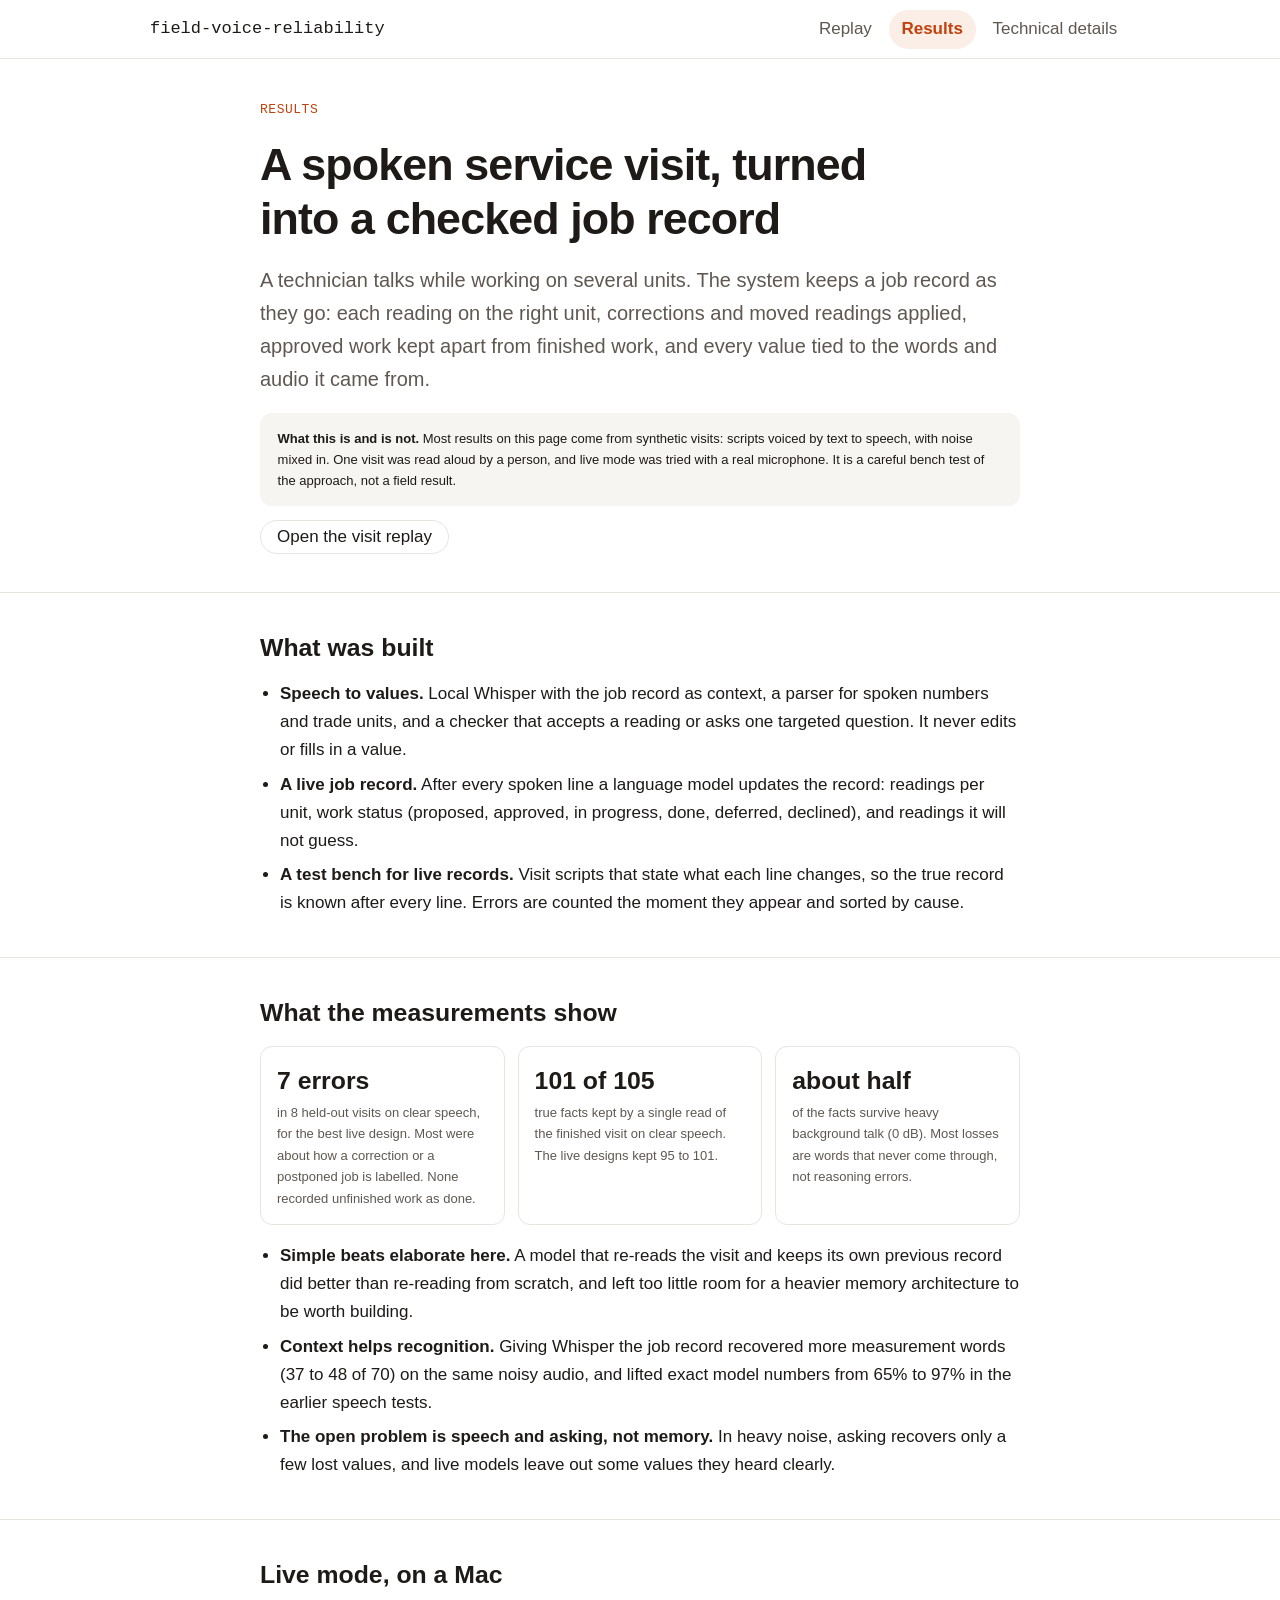
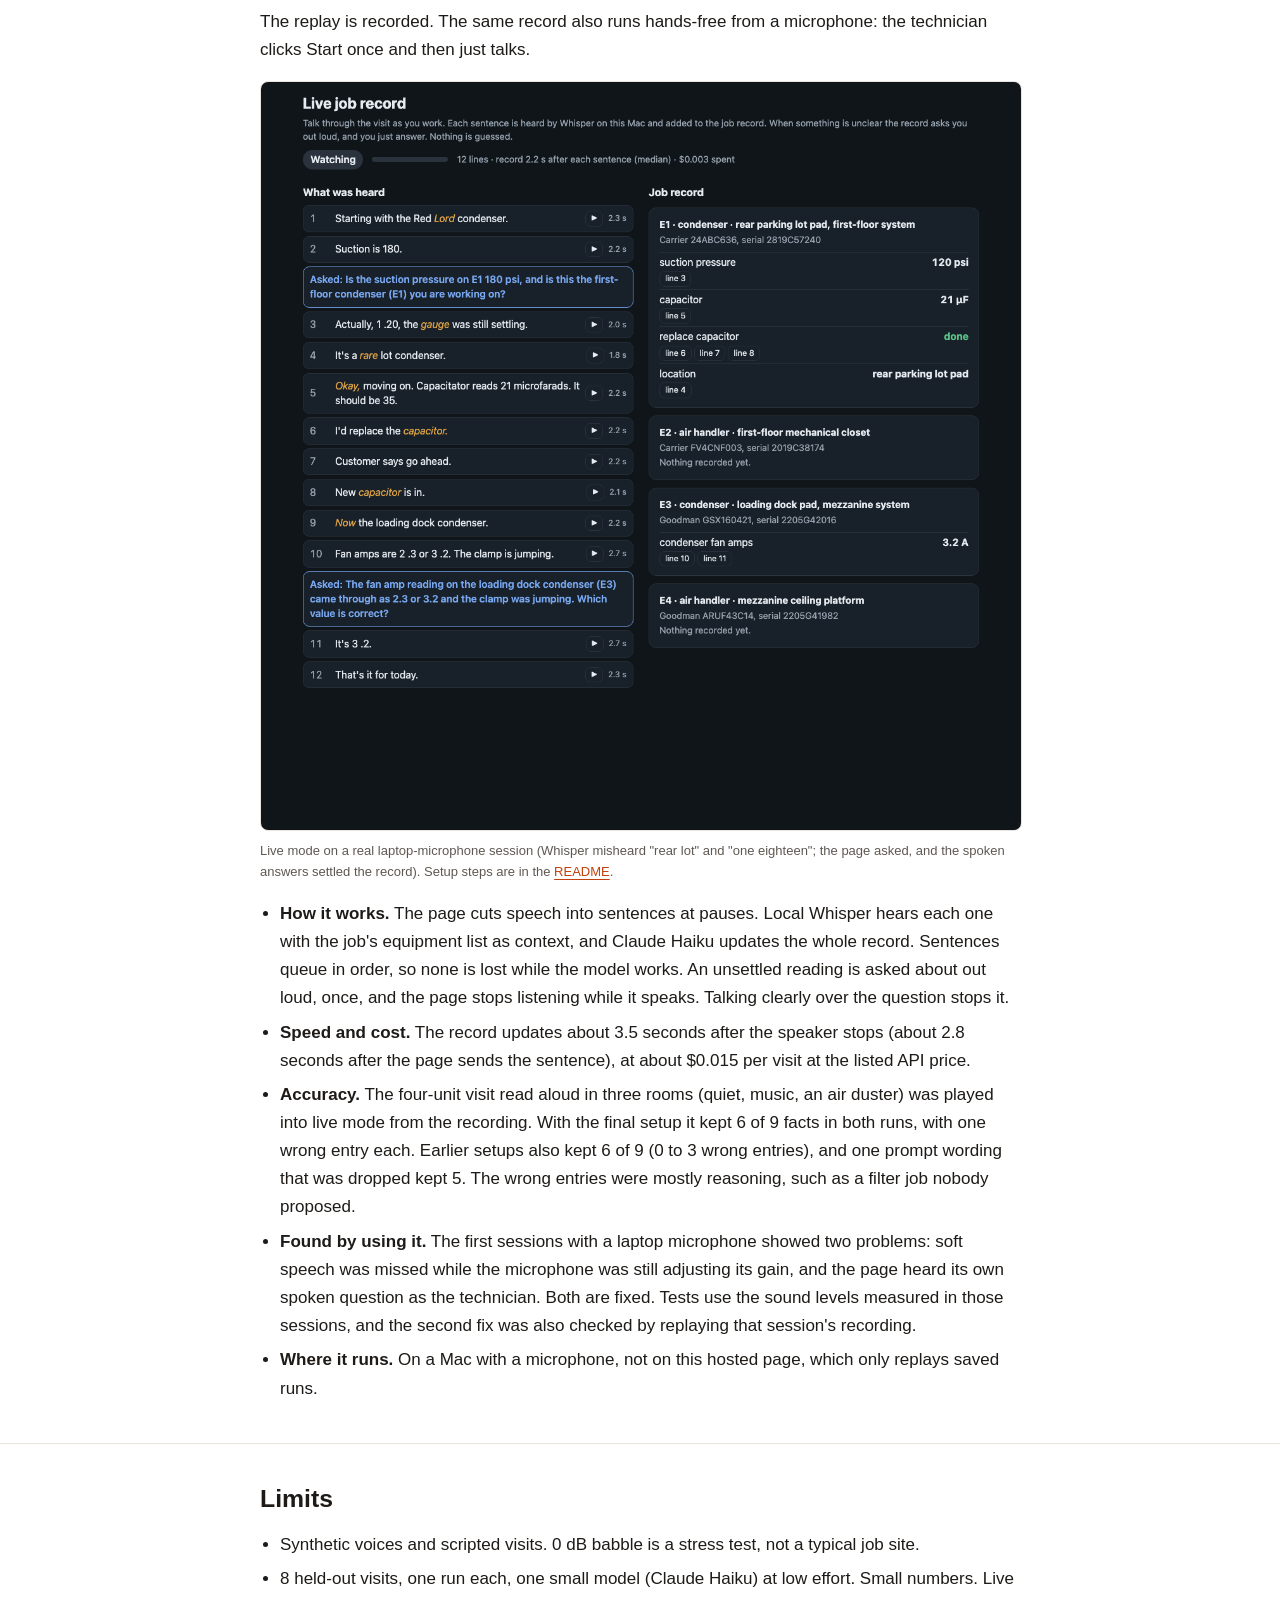
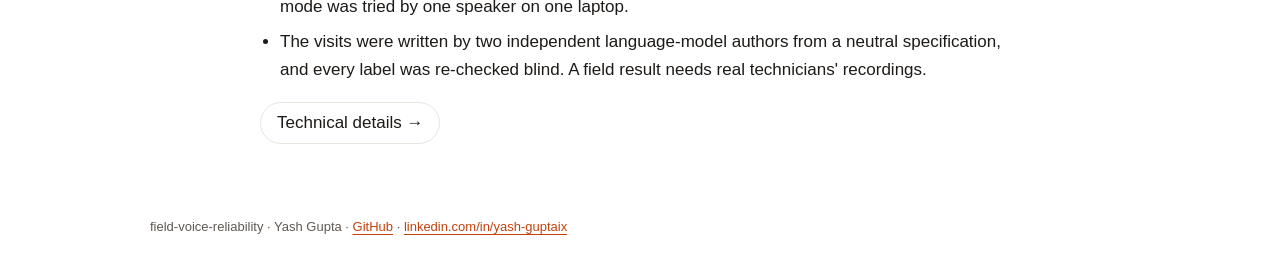
==== demo/live/results.html @ afdfd416 "Field voice reliability: speech to values, a capture app, a live job record with a test bench and ha" ====
<!doctype html>
<html lang="en">
<head>
<meta charset="utf-8">
<meta name="viewport" content="width=device-width, initial-scale=1, viewport-fit=cover">
<title>field-voice-reliability</title>
<meta name="description" content="Turning a technician's spoken visit into a checked job record: what was built, how it was tested, and what the measurements show.">
<style>
:root {
  color-scheme: light;
  --paper: #ffffff; --band: #f7f5f2; --ink: #1d1a17; --muted: #5f5852; --line: #e9e4de;
  --accent: #c2410c; --accent-soft: #fbeee6; --code: #f2efeb;
  --sans: -apple-system, "Segoe UI", Helvetica, Arial, sans-serif; --mono: ui-monospace, "SF Mono", Menlo, Consolas, monospace;
  --s0: 0.8125rem; --s1: 1.0625rem; --s2: 1.25rem; --s3: 1.55rem; --s4: clamp(2rem, 5vw, 2.8rem); --radius: 12px;
}
body { margin: 0; background: var(--paper); color: var(--ink); font-family: var(--sans); font-size: var(--s1); line-height: 1.65; }
.wrap { padding-inline: max(16px, env(safe-area-inset-left, 0px)); }
.col { max-width: 760px; margin-inline: auto; }
.shot { margin: 0; } .shot img { width: 100%; height: auto; border: 1px solid var(--line, #ddd); border-radius: 8px; } .wide { max-width: 980px; margin-inline: auto; }
a { color: var(--accent); text-underline-offset: 3px; }
:focus-visible { outline: 2px solid var(--accent); outline-offset: 2px; border-radius: 4px; }
h1, h2, h3 { line-height: 1.2; margin: 0; text-wrap: balance; }
h1 { font-size: var(--s4); letter-spacing: -0.02em; } h2 { font-size: var(--s3); font-weight: 600; } h3 { font-size: var(--s1); }
p, ul, ol { margin: 0; } ul, ol { padding-left: 1.25rem; display: flex; flex-direction: column; gap: 0.4rem; }
code { font-family: var(--mono); font-size: 0.86em; background: var(--code); padding: 0.08em 0.35em; border-radius: 4px; }
.muted { color: var(--muted); } .small { font-size: var(--s0); }
.eyebrow { font-family: var(--mono); font-size: var(--s0); color: var(--accent); letter-spacing: 0.04em; text-transform: uppercase; }
.stack { display: flex; flex-direction: column; gap: 1.1rem; }
section { padding-block: 2.5rem; } section + section { border-top: 1px solid var(--line); }
.bar { position: sticky; top: 0; z-index: 5; background: rgba(255,255,255,0.94); backdrop-filter: blur(8px); border-bottom: 1px solid var(--line); }
.bar-in { display: flex; align-items: center; gap: 1rem; padding-block: 0.6rem; }
.brand { font-family: var(--mono); } .bar-in nav { margin-left: auto; display: flex; gap: 0.25rem; }
.tab { border: 0; background: none; padding: 0.35rem 0.8rem; border-radius: 999px; color: var(--muted); font: inherit; cursor: pointer; text-decoration: none; }
.tab[aria-selected="true"] { background: var(--accent-soft); color: var(--accent); font-weight: 600; }
.lede { font-size: var(--s2); color: var(--muted); }
.note { background: var(--band); border-radius: var(--radius); padding: 0.9rem 1.1rem; }
.cards { display: grid; grid-template-columns: repeat(auto-fit, minmax(220px, 1fr)); gap: 0.8rem; }
.card { border: 1px solid var(--line); border-radius: var(--radius); padding: 0.9rem 1rem; }
.big { font-size: var(--s3); font-weight: 650; font-variant-numeric: tabular-nums; }
.table { overflow-x: auto; } table { border-collapse: collapse; width: 100%; font-size: 0.95rem; }
th, td { text-align: left; padding: 0.45rem 0.5rem; border-bottom: 1px solid var(--line); vertical-align: top; }
th { font-size: var(--s0); color: var(--muted); font-weight: 600; } td.n { font-variant-numeric: tabular-nums; white-space: nowrap; }
tr.best td { background: var(--accent-soft); }
.btn { border: 1px solid var(--line); background: var(--paper); border-radius: 999px; padding: 0.4rem 1rem; font: inherit; cursor: pointer; color: var(--ink); text-decoration: none; }
footer { padding-block: 2rem; }
</style>
</head>
<body>
<header class="bar"><div class="wrap"><div class="wide bar-in">
  <span class="brand">field-voice-reliability</span>
  <nav role="tablist">
    <a class="tab" href="index.html">Replay</a>
    <button class="tab" id="tab-results" role="tab" data-view="results" aria-selected="true">Results</button>
    <button class="tab" id="tab-details" role="tab" data-view="details" aria-selected="false">Technical details</button>
  </nav>
</div></div></header>

<main>
<div id="results">
<section class="wrap"><div class="col stack">
  <p class="eyebrow">Results</p>
  <h1>A spoken service visit, turned into a checked job record</h1>
  <p class="lede">A technician talks while working on several units. The system keeps a job record as they go: each
    reading on the right unit, corrections and moved readings applied, approved work kept apart from finished work,
    and every value tied to the words and audio it came from.</p>
  <p class="note small"><b>What this is and is not.</b> Most results on this page come from synthetic visits: scripts
    voiced by text to speech, with noise mixed in. One visit was read aloud by a person, and live mode was tried with
    a real microphone. It is a careful bench test of the approach, not a field result.</p>
  <p><a class="btn" href="index.html">Open the visit replay</a></p>
</div></section>

<section class="wrap"><div class="col stack">
  <h2>What was built</h2>
  <ul>
    <li><b>Speech to values.</b> Local Whisper with the job record as context, a parser for spoken numbers and trade
      units, and a checker that accepts a reading or asks one targeted question. It never edits or fills in a value.</li>
    <li><b>A live job record.</b> After every spoken line a language model updates the record: readings per unit,
      work status (proposed, approved, in progress, done, deferred, declined), and readings it will not guess.</li>
    <li><b>A test bench for live records.</b> Visit scripts that state what each line changes, so the true record is
      known after every line. Errors are counted the moment they appear and sorted by cause.</li>
  </ul>
</div></section>

<section class="wrap"><div class="col stack">
  <h2>What the measurements show</h2>
  <div class="cards">
    <div class="card"><div class="big">7 errors</div><p class="small muted">in 8 held-out visits on clear speech, for
      the best live design. Most were about how a correction or a postponed job is labelled. None recorded unfinished
      work as done.</p></div>
    <div class="card"><div class="big">101 of 105</div><p class="small muted">true facts kept by a single read of the
      finished visit on clear speech. The live designs kept 95 to 101.</p></div>
    <div class="card"><div class="big">about half</div><p class="small muted">of the facts survive heavy background
      talk (0 dB). Most losses are words that never come through, not reasoning errors.</p></div>
  </div>
  <ul>
    <li><b>Simple beats elaborate here.</b> A model that re-reads the visit and keeps its own previous record did better
      than re-reading from scratch, and left too little room for a heavier memory architecture to be worth building.</li>
    <li><b>Context helps recognition.</b> Giving Whisper the job record recovered more measurement words (37 to 48 of
      70) on the same noisy audio, and lifted exact model numbers from 65% to 97% in the earlier speech tests.</li>
    <li><b>The open problem is speech and asking, not memory.</b> In heavy noise, asking recovers only a few lost
      values, and live models leave out some values they heard clearly.</li>
  </ul>
</div></section>

<section class="wrap"><div class="col stack">
  <h2>Live mode, on a Mac</h2>
  <p>The replay is recorded. The same record also runs hands-free from a microphone: the technician clicks Start once
    and then just talks.</p>
  <figure class="shot">
    <img src="live-mode.png" width="1200" height="1180" alt="Live mode: twelve spoken lines on the left with two questions the page asked out loud, and the job record on the right with suction 120 psi, capacitor 21 µF, the capacitor replacement done and fan amps 3.2 A">
    <figcaption class="small muted">Live mode on a real laptop-microphone session (Whisper misheard "rear lot" and
      "one eighteen"; the page asked, and the spoken answers settled the record). Setup steps are in the
      <a href="https://github.com/yashgix/field-voice-reliability#try-live-mode-yourself">README</a>.</figcaption>
  </figure>
  <ul>
    <li><b>How it works.</b> The page cuts speech into sentences at pauses. Local Whisper hears each one with the job's
      equipment list as context, and Claude Haiku updates the whole record. Sentences queue in order, so none is lost
      while the model works. An unsettled reading is asked about out loud, once, and the page stops listening while it
      speaks. Talking clearly over the question stops it.</li>
    <li><b>Speed and cost.</b> The record updates about 3.5 seconds after the speaker stops (about 2.8 seconds after
      the page sends the sentence), at about $0.015 per visit at the listed API price.</li>
    <li><b>Accuracy.</b> The four-unit visit read aloud in three rooms (quiet, music, an air duster) was played into
      live mode from the recording. With the final setup it kept 6 of 9 facts in both runs, with one wrong entry each.
      Earlier setups also kept 6 of 9 (0 to 3 wrong entries), and one prompt wording that was dropped kept 5. The
      wrong entries were mostly reasoning, such as a filter job nobody proposed.</li>
    <li><b>Found by using it.</b> The first sessions with a laptop microphone showed two problems: soft speech was missed
      while the microphone was still adjusting its gain, and the page heard its own spoken question as the technician.
      Both are fixed. Tests use the sound levels measured in those sessions, and the second fix was also checked by
      replaying that session's recording.</li>
    <li><b>Where it runs.</b> On a Mac with a microphone, not on this hosted page, which only replays saved runs.</li>
  </ul>
</div></section>

<section class="wrap"><div class="col stack">
  <h2>Limits</h2>
  <ul>
    <li>Synthetic voices and scripted visits. 0 dB babble is a stress test, not a typical job site.</li>
    <li>8 held-out visits, one run each, one small model (Claude Haiku) at low effort. Small numbers. Live mode was
      tried by one speaker on one laptop.</li>
    <li>The visits were written by two independent language-model authors from a neutral specification, and every
      label was re-checked blind. A field result needs real technicians' recordings.</li>
  </ul>
  <p><button class="btn" type="button" data-view="details">Technical details →</button></p>
</div></section>
</div>

<div id="details" hidden>
<section class="wrap"><div class="col stack">
  <p class="eyebrow">Technical details</p>
  <h2>Method</h2>
  <ul>
    <li><b>Visits.</b> 8 held-out multi-unit HVAC visits (2 ordinary, 3 mixed, 3 hard; 24 to 38 spoken lines, 2 to 4
      units), sealed by hash before any run, plus 2 development visits. Each line lists its effects: a reading, a
      correction, a reading moved to another unit, a withdrawn reading, a work status, a nameplate fact, or an
      ambiguity with the answer the technician would give if asked. A blind second labelling disagreed on 3 of 264
      lines (plus 3 formatting-only differences). Those 3 are listed and scored apart.</li>
    <li><b>Conditions.</b> Clear text, and the same lines voiced by macOS TTS, mixed with people talking at 0 dB and
      recognised by local Whisper large-v3-turbo. Questions get scripted replies (a scripted answer, a repeat or
      restatement of a recent reading, or "nothing to add"), voiced under the same noise.</li>
    <li><b>Designs compared,</b> all on one model, prompt and output schema:
      <b>A</b> reads the finished visit once. <b>A-live</b> re-reads the visit so far after every line.
      <b>B</b> does the same and also sees its own previous record. <b>R</b> is A-live whose questions come from a fixed
      rule. <b>+G</b> adds plain-code guards (known fields only, a value must appear in its cited words, "done" held
      one line).</li>
    <li><b>Scoring.</b> After every line the record is compared with the truth at that moment. Each error gets one
      cause: lost or changed by recognition, missing clarification, revision or status, wrong unit, or unsupported.
      Also counted: final completeness, values recovered by asking, unanswered questions, unsafe "done".</li>
  </ul>
</div></section>

<section class="wrap"><div class="wide stack">
  <h2>Results, 8 held-out visits</h2>
  <div class="table"><table>
    <thead><tr><th>Design</th><th>Clear: live errors</th><th>Clear: facts kept</th><th>Noisy: live errors</th><th>Noisy: facts kept</th><th>Noisy: questions (unanswered)</th></tr></thead>
    <tbody>
      <tr><td>A, one read at the end</td><td class="n">n/a</td><td class="n">101/105</td><td class="n">n/a</td><td class="n">57/105</td><td class="n">0</td></tr>
      <tr><td>A-live</td><td class="n">21</td><td class="n">97/105</td><td class="n">14</td><td class="n">45/105</td><td class="n">74 (51)</td></tr>
      <tr class="best"><td>B, keeps its own record</td><td class="n">7</td><td class="n">95/105</td><td class="n">3</td><td class="n">50/105</td><td class="n">74 (43)</td></tr>
      <tr><td>R, rule-based questions</td><td class="n">19</td><td class="n">101/105</td><td class="n">36</td><td class="n">57/105</td><td class="n">35 (17)</td></tr>
    </tbody>
  </table></div>
  <p class="small muted">Live errors are reasoning errors counted when they appear (wrong unit, missed correction,
    wrong status, guessed ambiguity, unsupported value), with recognition-caused errors and disputed labels counted
    apart. Plain-code guards removed 0 to 2 errors and are not shown. Same audio for every design.</p>
</div></section>

<section class="wrap"><div class="wide stack">
  <h2>Follow-up on the same visits (exploratory, not held out)</h2>
  <div class="table"><table>
    <thead><tr><th>Change</th><th>Before</th><th>After</th></tr></thead>
    <tbody>
      <tr><td>Whisper with the job record as context: measurement words heard</td><td class="n">37/70</td><td class="n">48/70</td></tr>
      <tr><td>... complete field and value pairs heard</td><td class="n">30/70</td><td class="n">36/70</td></tr>
      <tr><td>... reading values heard</td><td class="n">60/78</td><td class="n">59/78</td></tr>
      <tr><td>... identifiers inserted that were never said</td><td class="n">0</td><td class="n">2 (both low confidence)</td></tr>
      <tr><td>Realistic technician replies: B's facts kept, noisy</td><td class="n">50/105</td><td class="n">53/105</td></tr>
      <tr><td>... values lost by recognition, recovered by asking</td><td class="n">1 of 14</td><td class="n">4 of 15</td></tr>
      <tr><td>... questions left unanswered</td><td class="n">43 of 74</td><td class="n">12 of 59</td></tr>
    </tbody>
  </table></div>
  <p>Where B's noisy readings went: of 80, 43 kept, 16 whose number never reached the transcript, 19 whose number did
    but which were left out or marked unsure (often with the measurement word garbled), 2 wrong
    (<code>results/live/followup/analysis/where.py</code>).</p>
</div></section>

<section class="wrap"><div class="col stack">
  <h2>Failure modes seen</h2>
  <ul>
    <li><b>Words destroyed by noise.</b> "Phenems point nine" for condenser fan amps, "Such an incident 118" for
      suction. The number survives, the measurement does not, so no model can place it without asking.</li>
    <li><b>Over-caution in live models.</b> Clearly heard values marked unsure or dropped, more often than by a single
      end-of-visit read. Question and answer turns in a noisy transcript seem to make this worse.</li>
    <li><b>Re-measurement conventions.</b> A "no wait" correction logged as a new after-repair reading.</li>
    <li><b>Context insertions.</b> The job-record prompt can write a known model number into a garbled line, which is
      why model numbers are only accepted when the audio supports them.</li>
    <li><b>Read-back is weak as a safety net.</b> In an earlier small test with one speaker, 0 of 4 planted wrong
      values were caught at read-back.</li>
  </ul>
</div></section>

<section class="wrap"><div class="col stack">
  <h2>Earlier speech results (same repository)</h2>
  <ul>
    <li>Exact spoken model numbers: 65% without context, 97% with the job record (synthetic, four noise conditions).</li>
    <li>Readings on a real human voice, held out and frozen before scoring: readings lost without a question fell from
      35.4% to 14.6% (7 of 48) with the reading checker, which asked on 28% of utterances. No wrong value was accepted
      in either case. One speaker, scripted lines.</li>
    <li>Real speakers from VoiceCodeBench (59) and COALA were used to check recognition of product codes and plant
      terms.</li>
  </ul>
</div></section>

<section class="wrap"><div class="col stack">
  <h2>Reproduce</h2>
  <p>Everything runs on one Mac: local Whisper, and the model calls through a subscription login with a hard call cap.
    Live mode calls the Anthropic API and stops at a fixed spending cap. The replay page is generated from saved runs,
    so it opens without any model calls.</p>
  <pre class="small"><code>uv run python scripts/build_live_demo.py   # rebuild the replay from saved runs
cd demo && python3 -m http.server 8765      # then open http://127.0.0.1:8765/live/</code></pre>
  <p><button class="btn" type="button" data-view="results">← Results</button></p>
</div></section>
</div>
</main>

<footer class="wrap"><div class="wide small muted">field-voice-reliability · Yash Gupta · <a href="https://github.com/yashgix/field-voice-reliability">GitHub</a> · <a href="https://www.linkedin.com/in/yash-guptaix/">linkedin.com/in/yash-guptaix</a></div></footer>
<script>
const views = ["results", "details"];
function show(v) {
  if (!views.includes(v)) v = "results";
  for (const x of views) {
    document.getElementById(x).hidden = x !== v;
    document.getElementById("tab-" + x).setAttribute("aria-selected", String(x === v));
  }
}
document.querySelectorAll("[data-view]").forEach((b) => b.addEventListener("click", () => {
  history.replaceState(null, "", "#" + b.dataset.view); show(b.dataset.view); window.scrollTo(0, 0);
}));
addEventListener("hashchange", () => show(location.hash.slice(1)));
show(location.hash.slice(1));
</script>
</body>
</html>
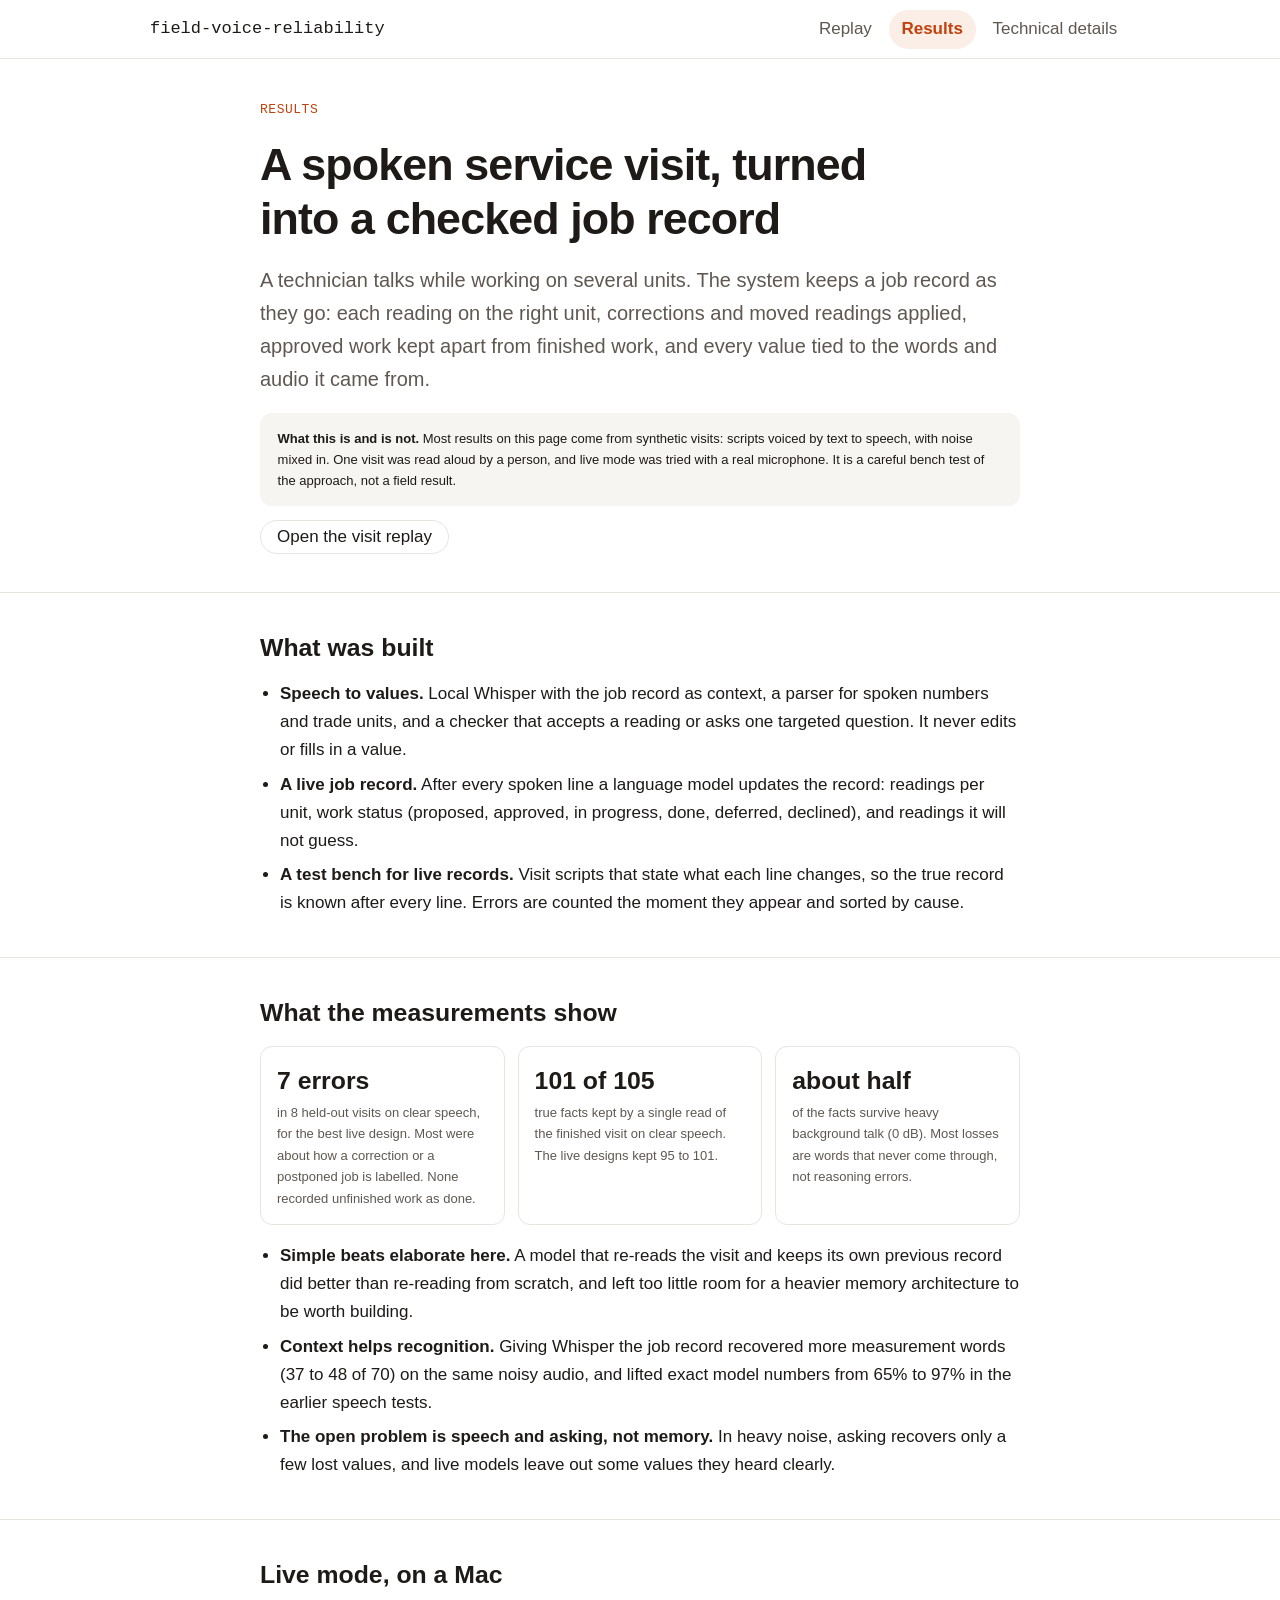
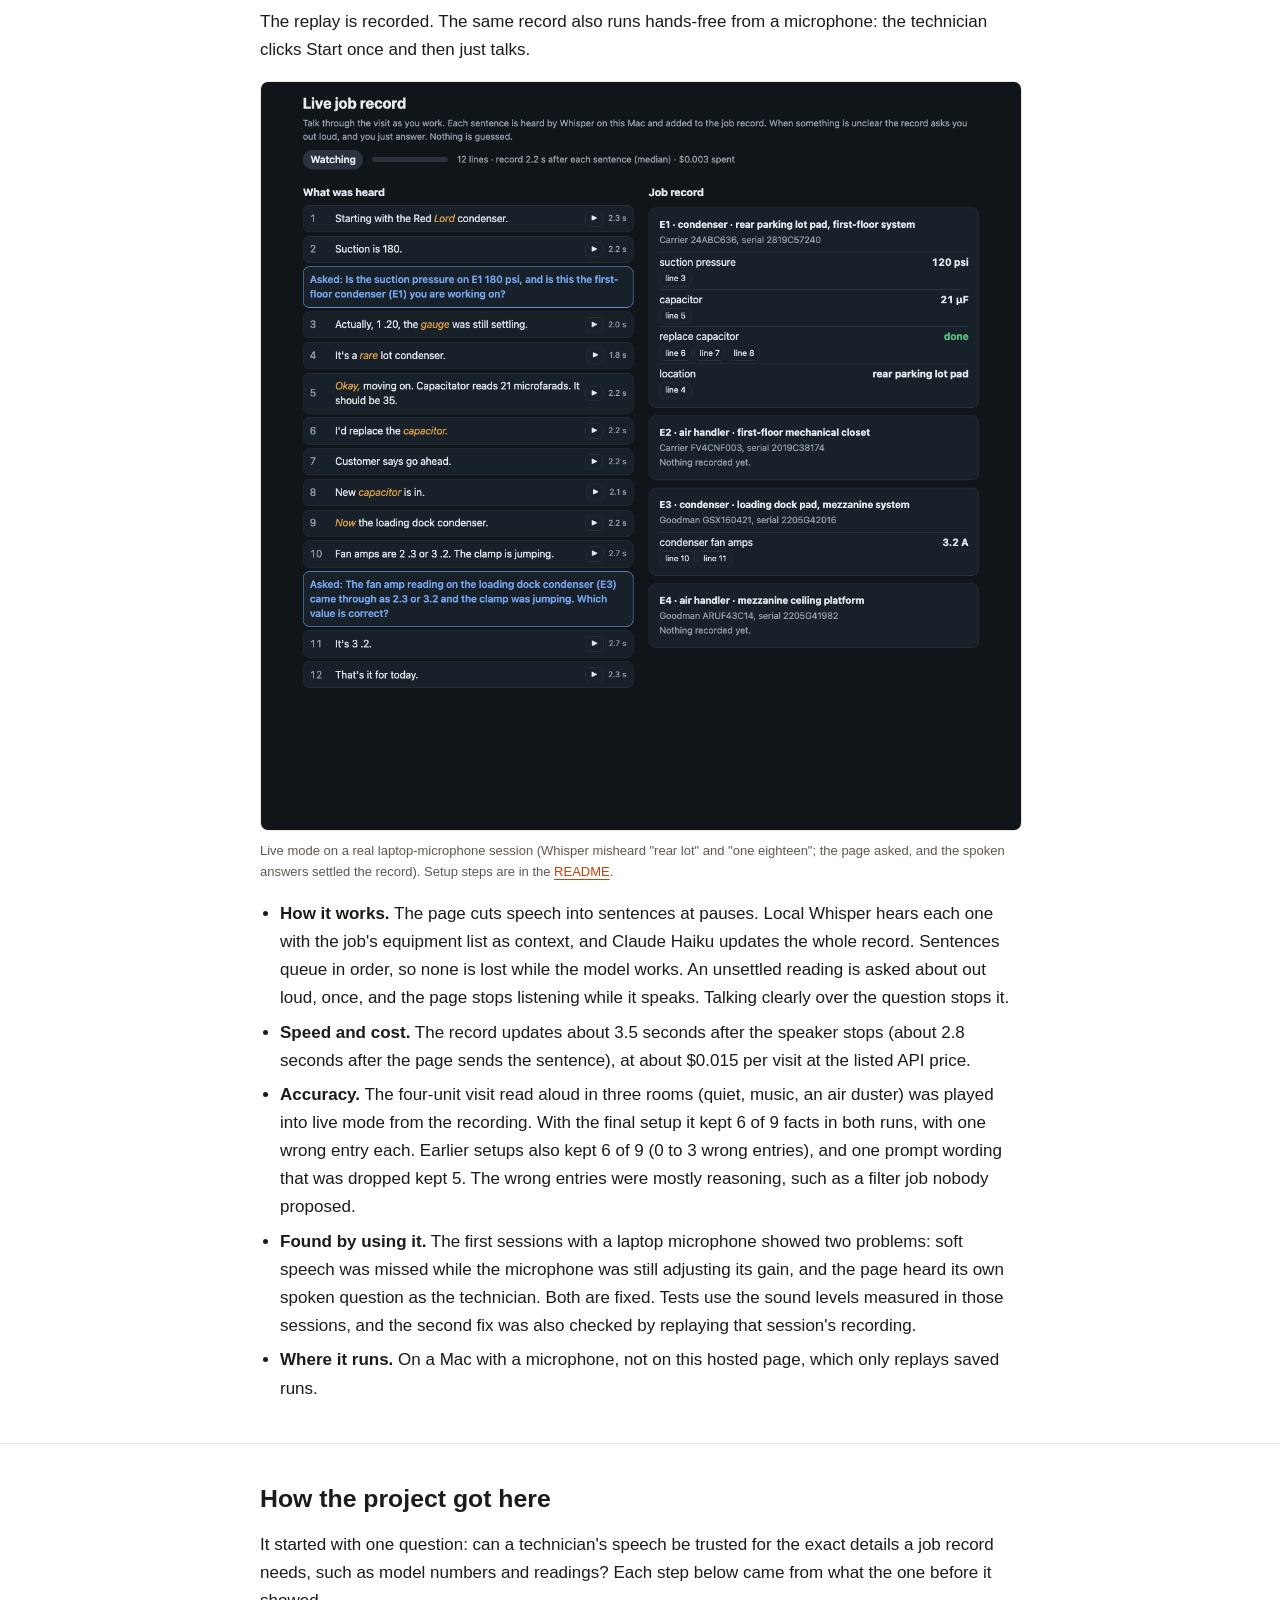
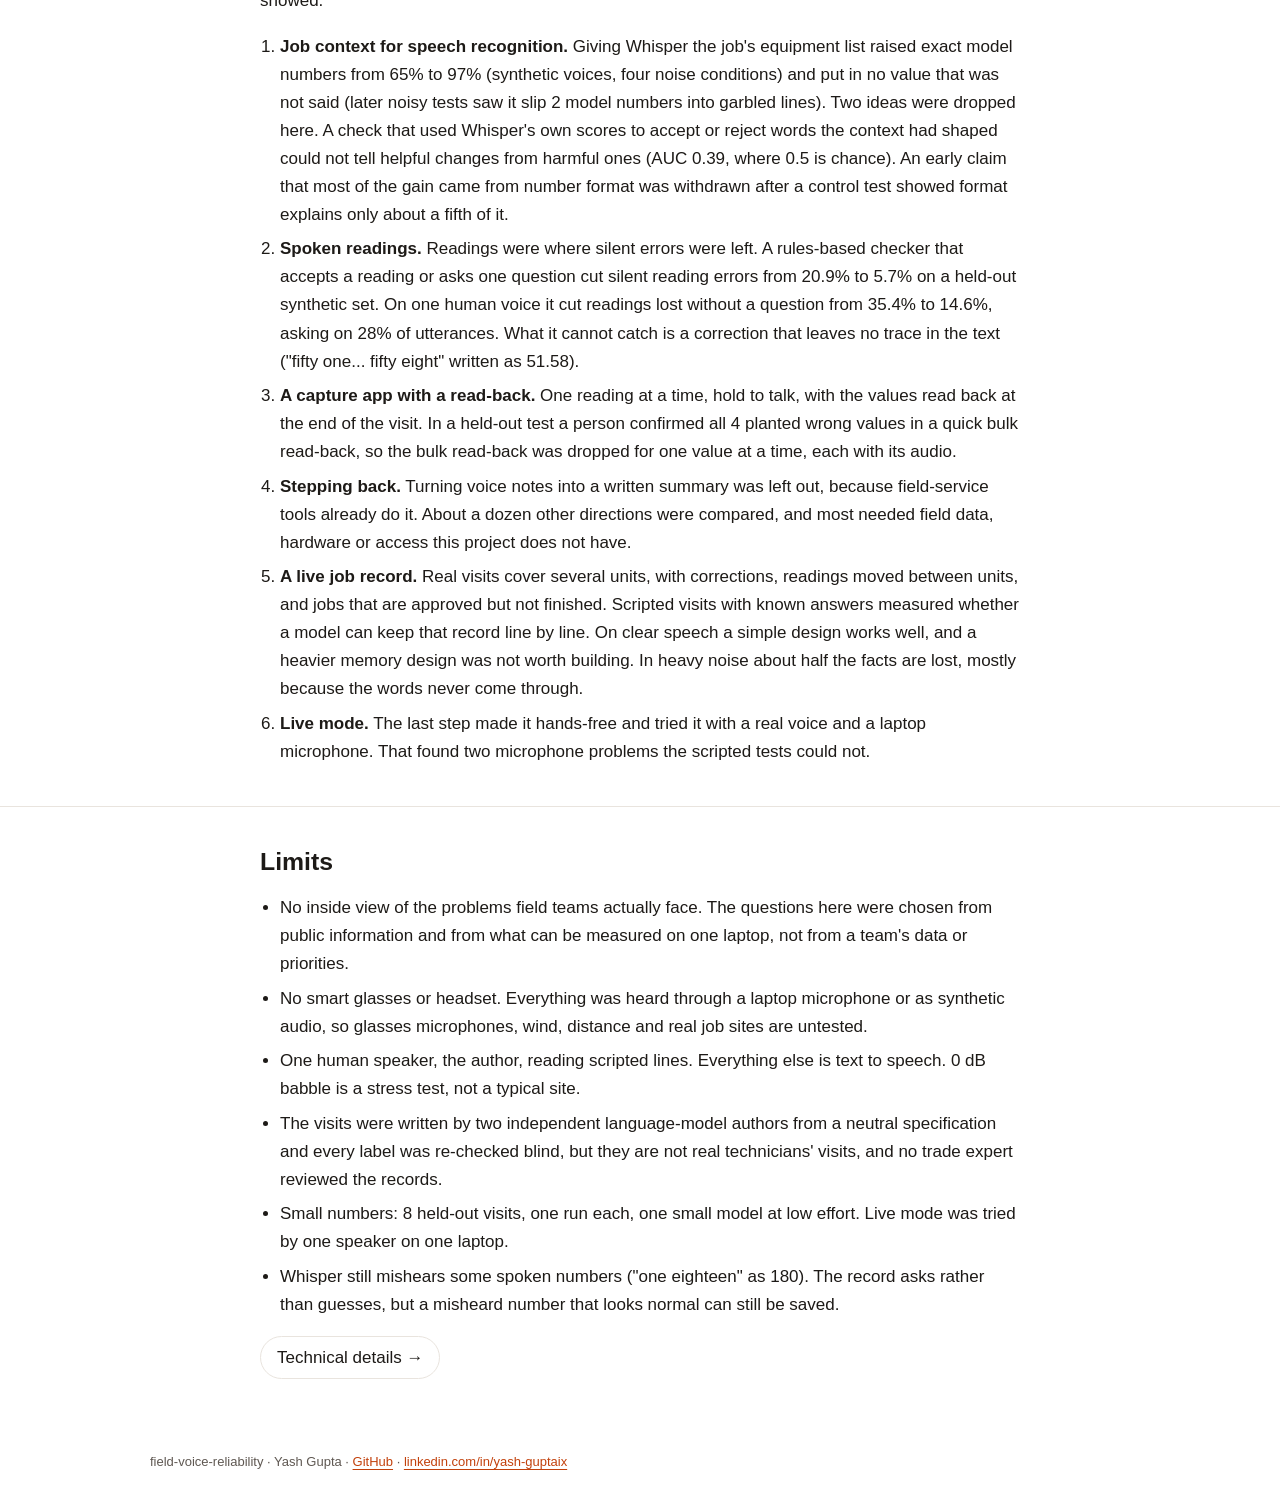
==== commit fe8f674c: "How the project got here, and fuller limits (README and results page)" ====
--- a/demo/live/results.html
+++ b/demo/live/results.html
@@ -132,13 +132,27 @@
 </div></section>
 
 <section class="wrap"><div class="col stack">
+  <h2>How the project got here</h2>
+  <p>It started with one question: can a technician&#x27;s speech be trusted for the exact details a job record needs, such as model numbers and readings? Each step below came from what the one before it showed.</p>
+  <ol>
+    <li><b>Job context for speech recognition.</b> Giving Whisper the job&#x27;s equipment list raised exact model numbers from 65% to 97% (synthetic voices, four noise conditions) and put in no value that was not said (later noisy tests saw it slip 2 model numbers into garbled lines). Two ideas were dropped here. A check that used Whisper&#x27;s own scores to accept or reject words the context had shaped could not tell helpful changes from harmful ones (AUC 0.39, where 0.5 is chance). An early claim that most of the gain came from number format was withdrawn after a control test showed format explains only about a fifth of it.</li>
+    <li><b>Spoken readings.</b> Readings were where silent errors were left. A rules-based checker that accepts a reading or asks one question cut silent reading errors from 20.9% to 5.7% on a held-out synthetic set. On one human voice it cut readings lost without a question from 35.4% to 14.6%, asking on 28% of utterances. What it cannot catch is a correction that leaves no trace in the text (&quot;fifty one... fifty eight&quot; written as 51.58).</li>
+    <li><b>A capture app with a read-back.</b> One reading at a time, hold to talk, with the values read back at the end of the visit. In a held-out test a person confirmed all 4 planted wrong values in a quick bulk read-back, so the bulk read-back was dropped for one value at a time, each with its audio.</li>
+    <li><b>Stepping back.</b> Turning voice notes into a written summary was left out, because field-service tools already do it. About a dozen other directions were compared, and most needed field data, hardware or access this project does not have.</li>
+    <li><b>A live job record.</b> Real visits cover several units, with corrections, readings moved between units, and jobs that are approved but not finished. Scripted visits with known answers measured whether a model can keep that record line by line. On clear speech a simple design works well, and a heavier memory design was not worth building. In heavy noise about half the facts are lost, mostly because the words never come through.</li>
+    <li><b>Live mode.</b> The last step made it hands-free and tried it with a real voice and a laptop microphone. That found two microphone problems the scripted tests could not.</li>
+  </ol>
+</div></section>
+
+<section class="wrap"><div class="col stack">
   <h2>Limits</h2>
   <ul>
-    <li>Synthetic voices and scripted visits. 0 dB babble is a stress test, not a typical job site.</li>
-    <li>8 held-out visits, one run each, one small model (Claude Haiku) at low effort. Small numbers. Live mode was
-      tried by one speaker on one laptop.</li>
-    <li>The visits were written by two independent language-model authors from a neutral specification, and every
-      label was re-checked blind. A field result needs real technicians' recordings.</li>
+    <li>No inside view of the problems field teams actually face. The questions here were chosen from public information and from what can be measured on one laptop, not from a team&#x27;s data or priorities.</li>
+    <li>No smart glasses or headset. Everything was heard through a laptop microphone or as synthetic audio, so glasses microphones, wind, distance and real job sites are untested.</li>
+    <li>One human speaker, the author, reading scripted lines. Everything else is text to speech. 0 dB babble is a stress test, not a typical site.</li>
+    <li>The visits were written by two independent language-model authors from a neutral specification and every label was re-checked blind, but they are not real technicians&#x27; visits, and no trade expert reviewed the records.</li>
+    <li>Small numbers: 8 held-out visits, one run each, one small model at low effort. Live mode was tried by one speaker on one laptop.</li>
+    <li>Whisper still mishears some spoken numbers (&quot;one eighteen&quot; as 180). The record asks rather than guesses, but a misheard number that looks normal can still be saved.</li>
   </ul>
   <p><button class="btn" type="button" data-view="details">Technical details →</button></p>
 </div></section>
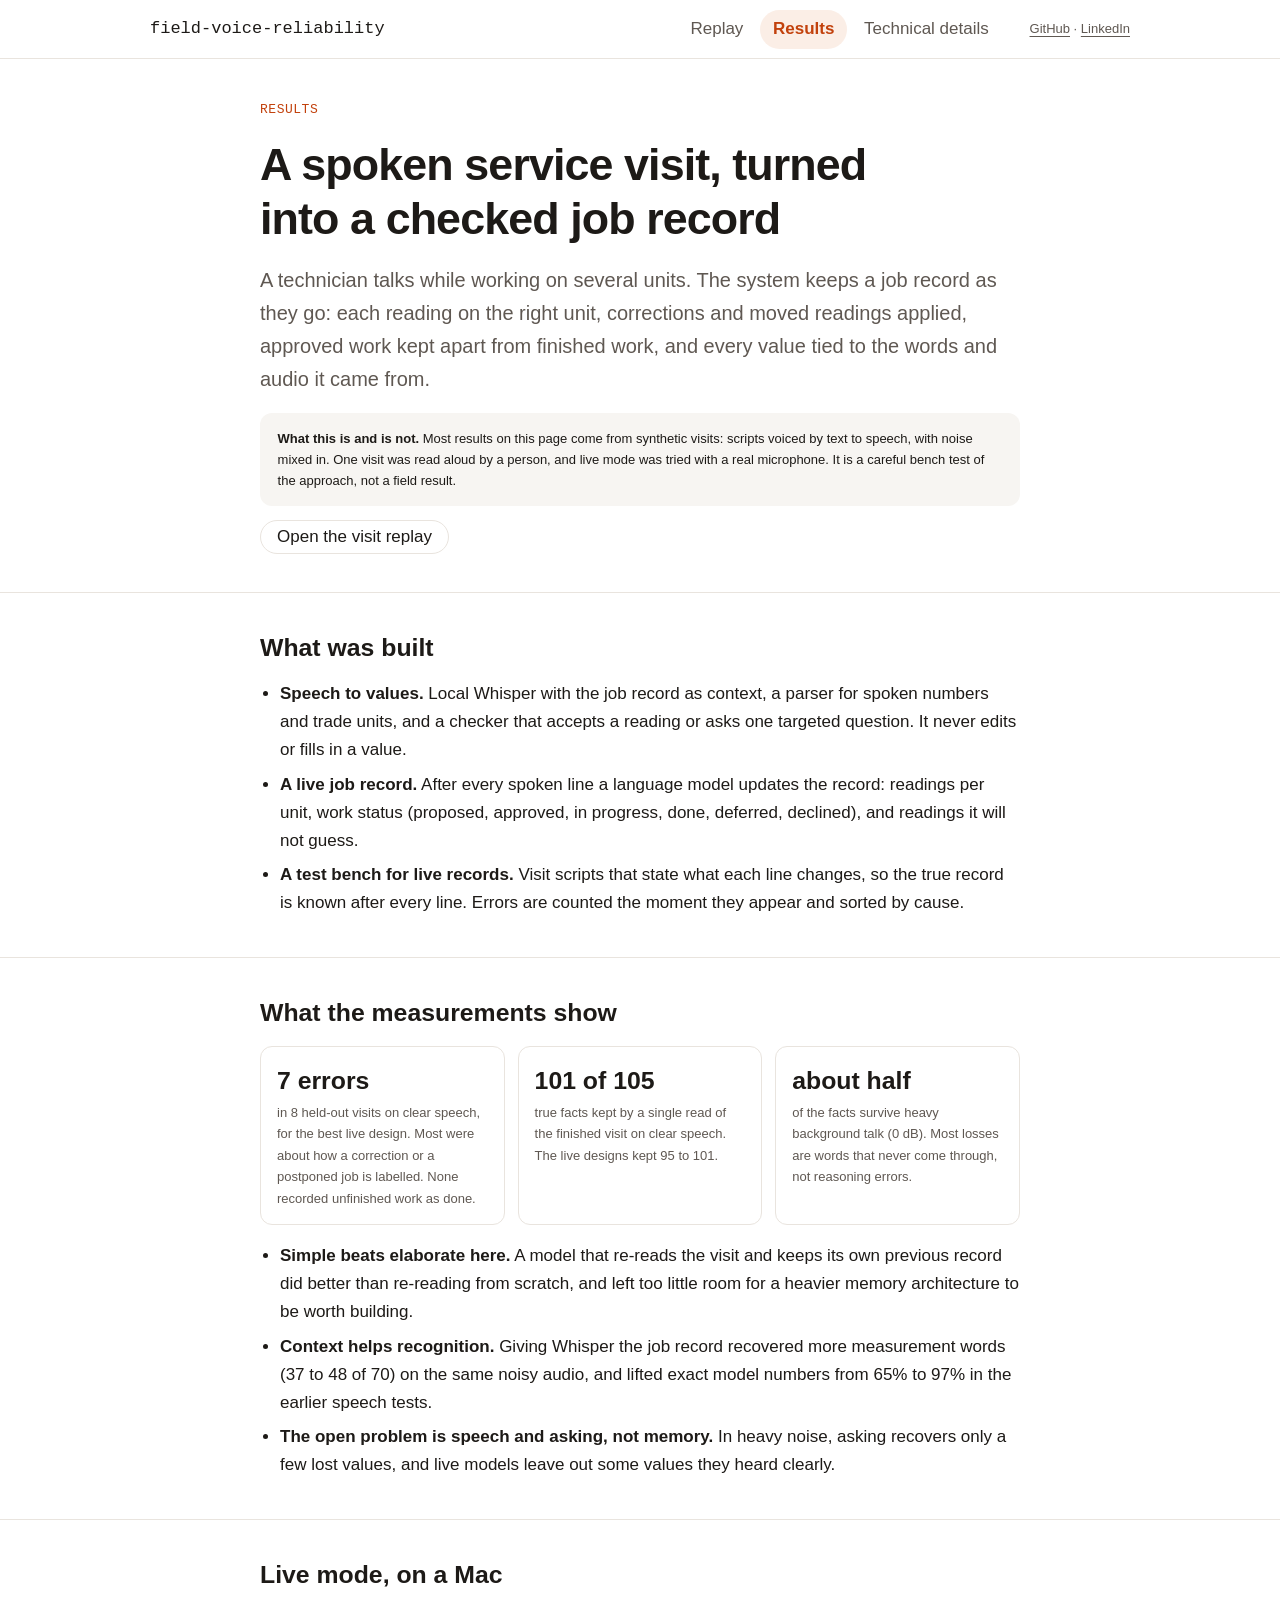
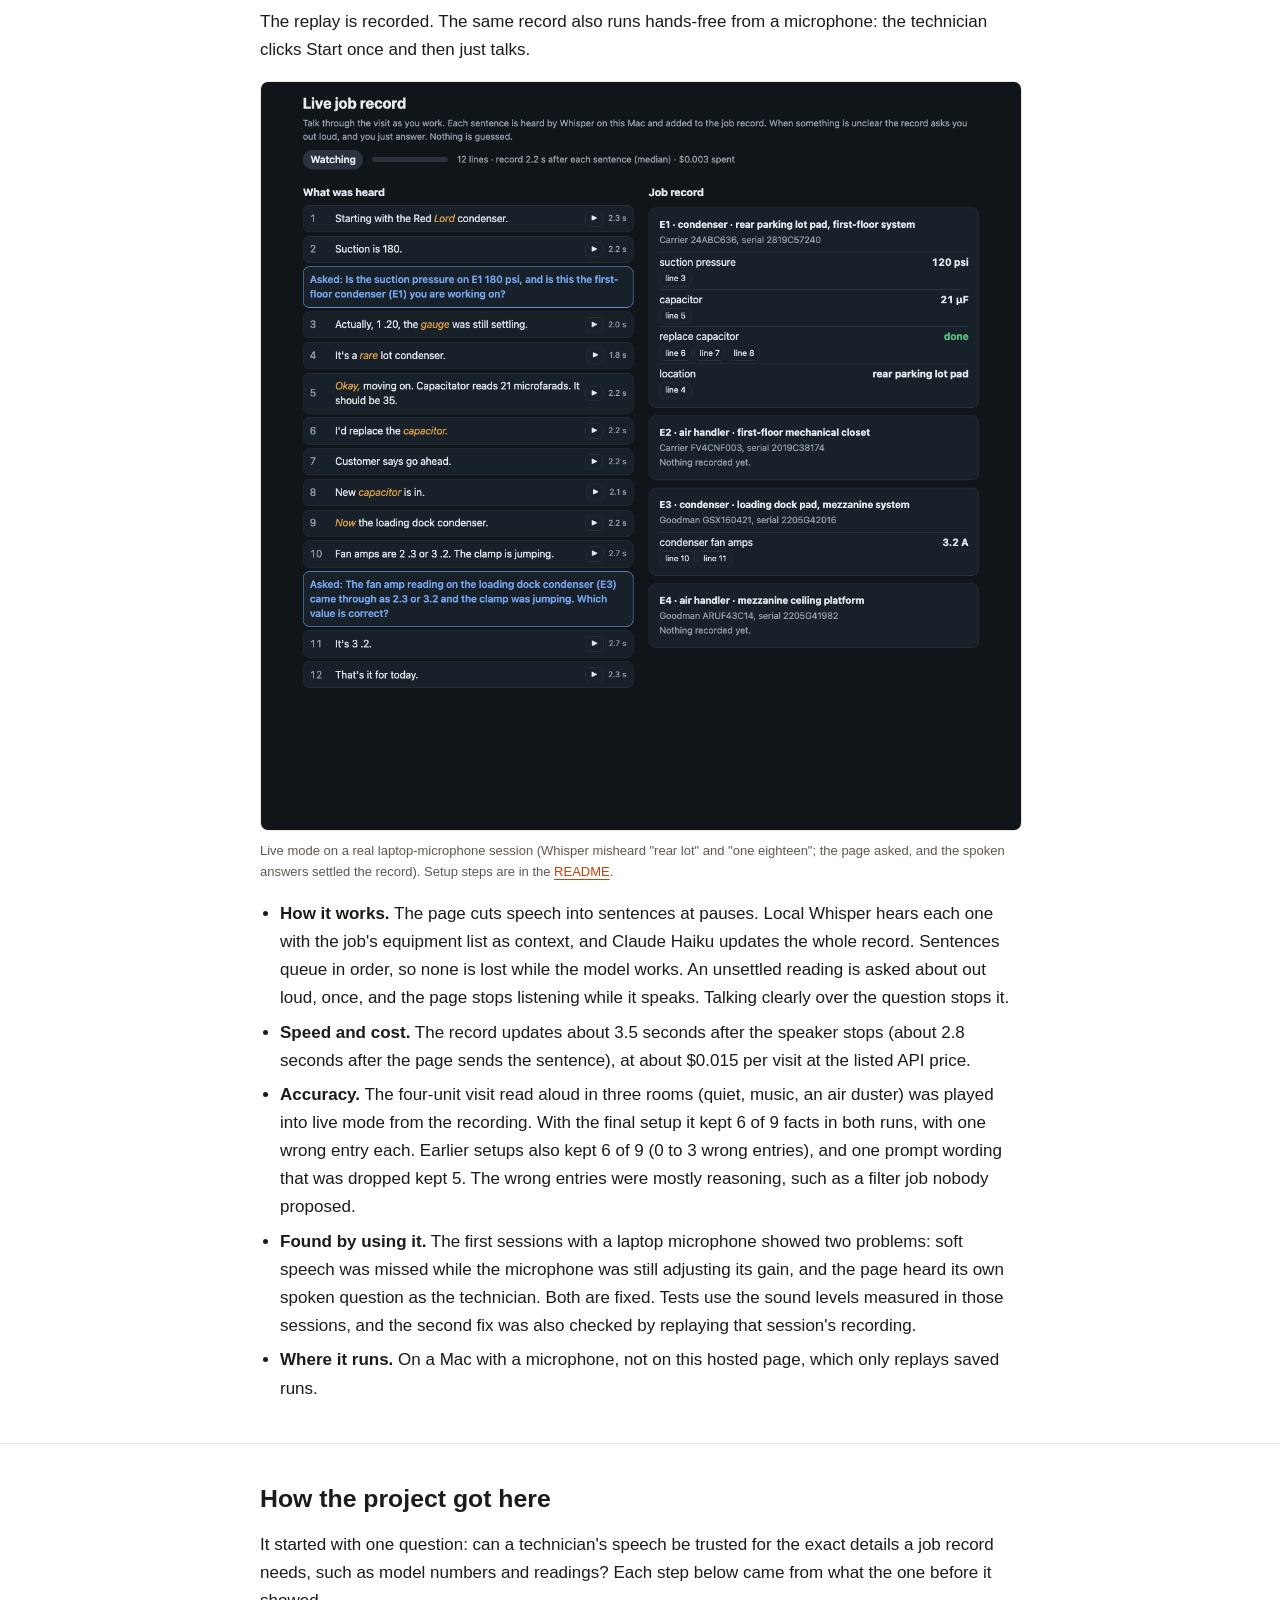
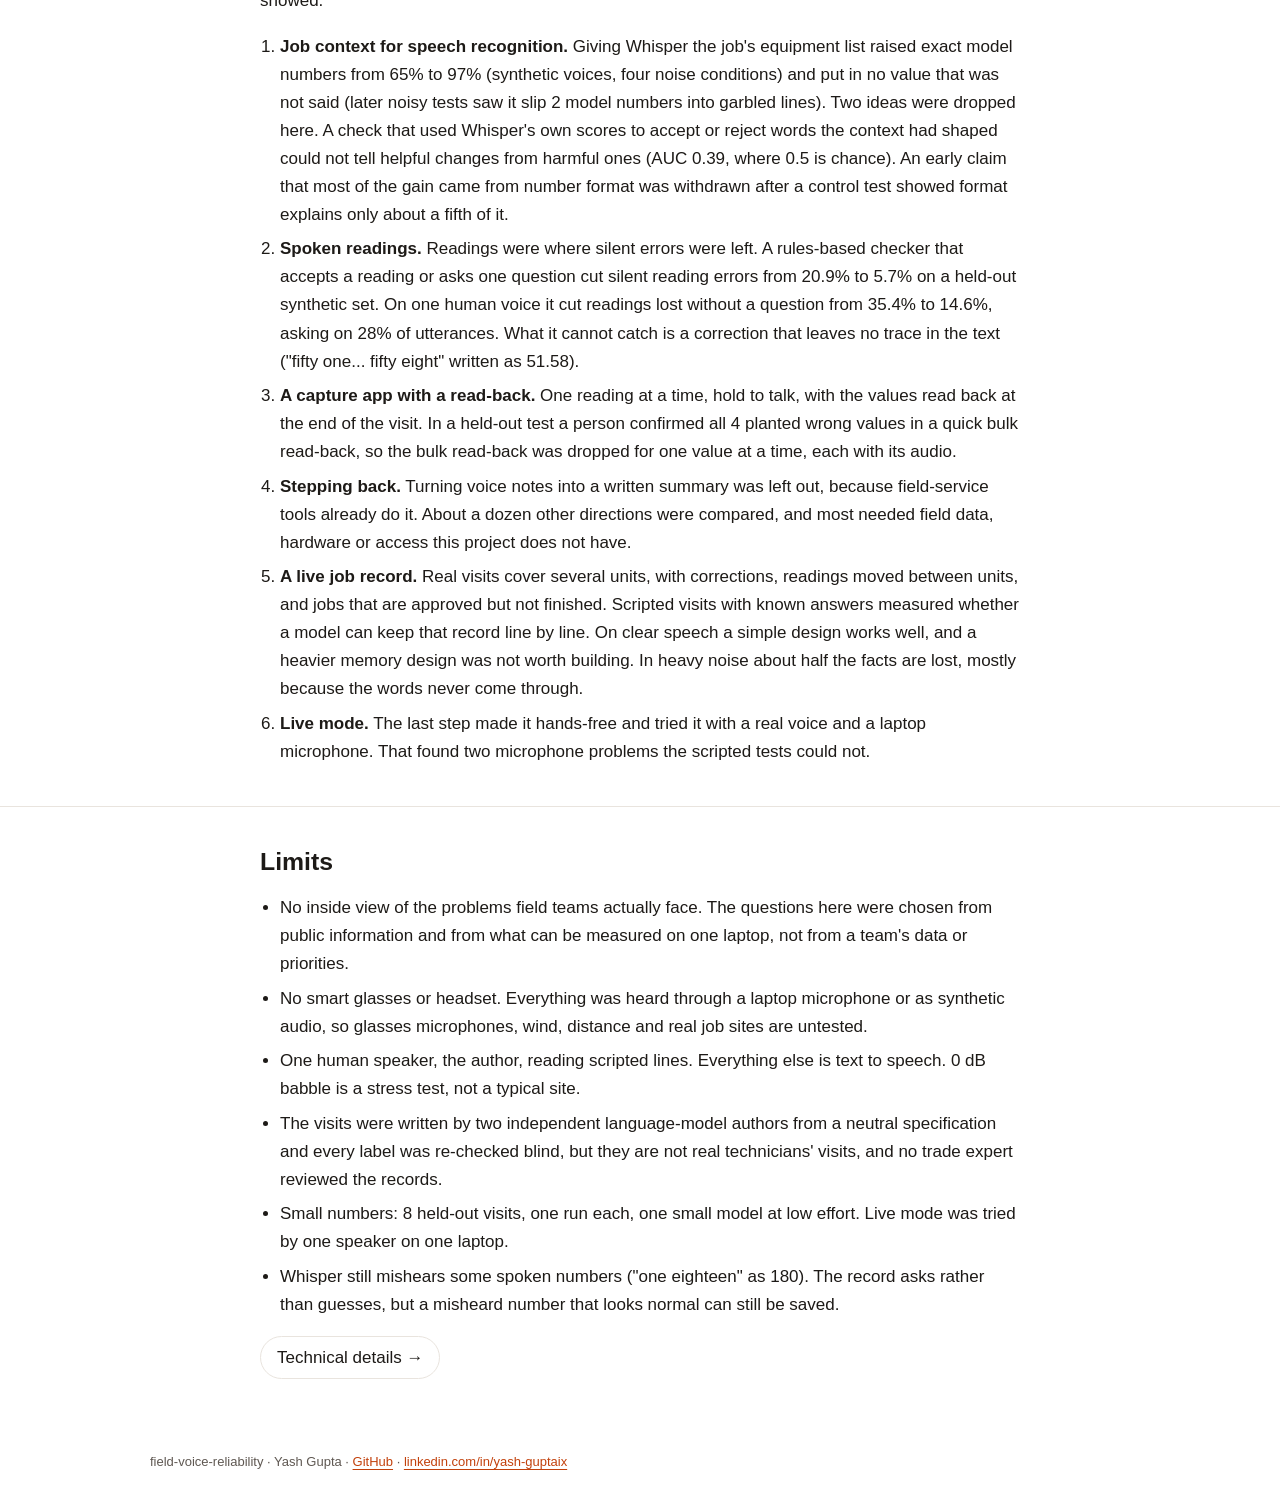
==== commit 13456afe: "Results page: GitHub and LinkedIn links in the top bar" ====
--- a/demo/live/results.html
+++ b/demo/live/results.html
@@ -29,7 +29,8 @@
 section { padding-block: 2.5rem; } section + section { border-top: 1px solid var(--line); }
 .bar { position: sticky; top: 0; z-index: 5; background: rgba(255,255,255,0.94); backdrop-filter: blur(8px); border-bottom: 1px solid var(--line); }
 .bar-in { display: flex; align-items: center; gap: 1rem; padding-block: 0.6rem; }
-.brand { font-family: var(--mono); } .bar-in nav { margin-left: auto; display: flex; gap: 0.25rem; }
+.brand { font-family: var(--mono); } .bar-in { flex-wrap: wrap; } .links { margin-left: 0.75rem; color: var(--muted); } .links a { color: inherit; }
+@media (max-width: 640px) { .bar-in nav { margin-left: 0; flex-wrap: wrap; } .links { width: 100%; margin-left: 0; } } .bar-in nav { margin-left: auto; display: flex; gap: 0.25rem; }
 .tab { border: 0; background: none; padding: 0.35rem 0.8rem; border-radius: 999px; color: var(--muted); font: inherit; cursor: pointer; text-decoration: none; }
 .tab[aria-selected="true"] { background: var(--accent-soft); color: var(--accent); font-weight: 600; }
 .lede { font-size: var(--s2); color: var(--muted); }
@@ -53,6 +54,7 @@
     <button class="tab" id="tab-results" role="tab" data-view="results" aria-selected="true">Results</button>
     <button class="tab" id="tab-details" role="tab" data-view="details" aria-selected="false">Technical details</button>
   </nav>
+  <span class="links small"><a href="https://github.com/yashgix/field-voice-reliability">GitHub</a> · <a href="https://www.linkedin.com/in/yash-guptaix/">LinkedIn</a></span>
 </div></div></header>
 
 <main>
